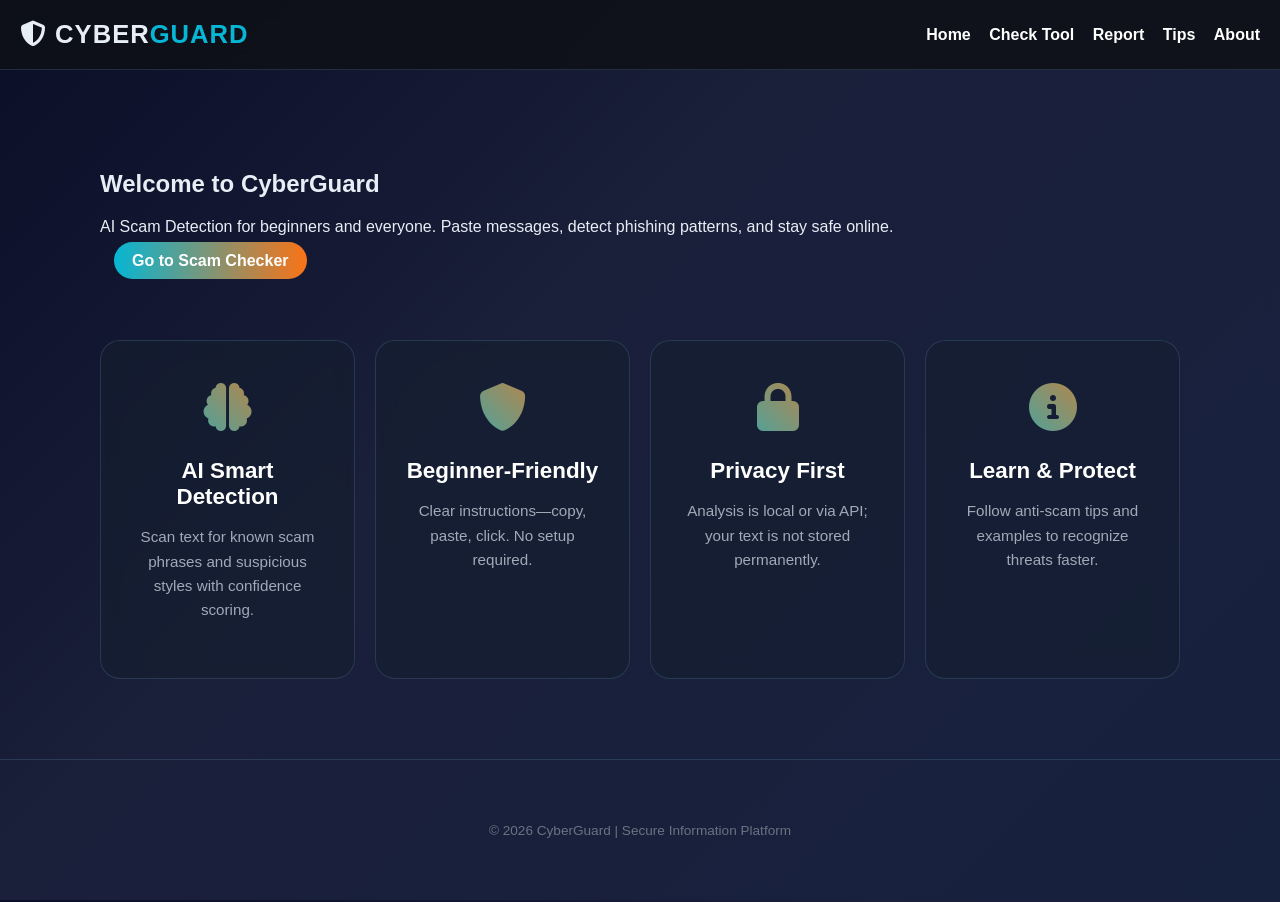
==== index.html @ e9a96c4c "Initial commit" ====
<!DOCTYPE html>
<html lang="en">
<head>
    <meta charset="UTF-8">
    <meta name="viewport" content="width=device-width, initial-scale=1.0">
    <title>CyberGuard | AI Scam Detection</title>

    <link rel="stylesheet" href="style.css">
    <link rel="stylesheet" href="https://cdnjs.cloudflare.com/ajax/libs/font-awesome/6.5.0/css/all.min.css">
</head>

<body>

<header>
    <div class="logo">
        <i class="fa-solid fa-shield-halved"></i> CYBER<span>GUARD</span>
    </div>

    <nav>
        <a class="active" href="index.html">Home</a>
        <a href="check.html">Check Tool</a>
        <a href="report.html">Report</a>
        <a href="tips.html">Tips</a>
        <a href="about.html">About</a>
    </nav>
</header>

<main class="container" style="padding-top: 40px;">
    <section class="hero" style="padding: 40px 0;">
        <h1>Welcome to CyberGuard</h1>
        <p>AI Scam Detection for beginners and everyone. Paste messages, detect phishing patterns, and stay safe online.</p>
        <a class="btn-main" href="check.html" style="margin-top: 20px;">Go to Scam Checker</a>
    </section>

    <section id="features" class="grid" style="margin-top: 30px;">
        <div class="card-tip">
            <div class="icon-tip"><i class="fa-solid fa-brain"></i></div>
            <h3>AI Smart Detection</h3>
            <p>Scan text for known scam phrases and suspicious styles with confidence scoring.</p>
        </div>
        <div class="card-tip">
            <div class="icon-tip"><i class="fa-solid fa-shield"></i></div>
            <h3>Beginner-Friendly</h3>
            <p>Clear instructions—copy, paste, click. No setup required.</p>
        </div>
        <div class="card-tip">
            <div class="icon-tip"><i class="fa-solid fa-lock"></i></div>
            <h3>Privacy First</h3>
            <p>Analysis is local or via API; your text is not stored permanently.</p>
        </div>
        <div class="card-tip">
            <div class="icon-tip"><i class="fa-solid fa-circle-info"></i></div>
            <h3>Learn & Protect</h3>
            <p>Follow anti-scam tips and examples to recognize threats faster.</p>
        </div>
    </section>

</main>

<footer>
    <p>&copy; 2026 CyberGuard | Secure Information Platform</p>
</footer>

</body>
</html>
---- style.css ----
:root {
    --bg: #0f1117;
    --panel: rgba(20, 30, 48, 0.8);
    --panel-border: rgba(110, 168, 205, 0.2);
    --text: #e8eef5;
    --secondary: #a0aab8;
    --primary: #06b6d4;
    --accent: #f97316;
    --danger: #ef4444;
    --success: #10b981;
    --warning: #f59e0b;
}

* {
    box-sizing: border-box;
}

html, body {
    margin: 0;
    padding: 0;
    height: 100%;
    min-height: 100%;
    font-family: 'Inter', 'Segoe UI', Roboto, Arial, sans-serif;
    background: linear-gradient(135deg, #0a0e27 0%, #1a1f3a 40%, #16213e 100%);
    color: var(--text);
}

body {
    overflow-x: hidden;
}

.container {
    max-width: 1120px;
    width: 100%;
    margin: 0 auto;
    padding: 0 20px;
}

header {
    display: flex;
    justify-content: space-between;
    align-items: center;
    padding: 20px 20px;
    position: sticky;
    top: 0;
    z-index: 10;
    background: rgba(15, 17, 23, 0.85);
    backdrop-filter: blur(10px);
    border-bottom: 1px solid var(--panel-border);
}

.logo {
    font-size: 1.6rem;
    font-weight: 800;
    letter-spacing: 1px;
}

.logo span {
    color: var(--primary);
}

nav a,
.btn-main {
    color: #fff;
    text-decoration: none;
    margin-left: 14px;
    font-weight: 600;
    transition: all 0.2s ease;
}

nav a:hover {
    color: var(--primary);
}

.btn-main {
    border: none;
    background: linear-gradient(90deg, var(--primary), var(--accent));
    padding: 10px 18px;
    border-radius: 999px;
    cursor: pointer;
    color: #fff;
}

.btn-main:hover {
    filter: brightness(1.1);
    box-shadow: 0 4px 16px rgba(6, 182, 212, 0.25);
}

textarea,
input {
    width: 100%;
    background: rgba(15, 23, 42, 0.6);
    border: 1px solid rgba(110, 168, 205, 0.25);
    color: #fff;
    border-radius: 12px;
    padding: 14px;
    resize: vertical;
    font-size: 1rem;
    margin-top: 12px;
    transition: border-color 0.2s ease;
}

textarea:focus,
input:focus {
    outline: none;
    border-color: var(--primary);
    background: rgba(15, 23, 42, 0.8);
}

textarea {
    min-height: 150px;
}

.result-box {
    margin-top: 18px;
    font-weight: 700;
    font-size: 1.05rem;
    padding: 14px;
    border-radius: 12px;
    border: 1px solid transparent;
    width: 100%;
    text-align: left;
    white-space: pre-wrap;
}

.result.scam {
    background: rgba(239, 68, 68, 0.12);
    border-color: rgba(239, 68, 68, 0.3);
    color: #fecaca;
}

.result.safe {
    background: rgba(16, 185, 129, 0.12);
    border-color: rgba(16, 185, 129, 0.3);
    color: #d1fae5;
}

.result.warning {
    background: rgba(245, 158, 11, 0.12);
    border-color: rgba(245, 158, 11, 0.3);
    color: #fef3c7;
}

.grid {
    display: grid;
    grid-template-columns: repeat(auto-fit, minmax(220px, 1fr));
    gap: 20px;
}

.card, .card-tip {
    background: var(--panel);
    border: 1px solid var(--panel-border);
    border-radius: 20px;
    padding: 20px;
}

.card-tip {
    background: rgba(20, 30, 48, 0.6);
    padding: 40px 30px;
    border-radius: 20px;
    border: 1px solid var(--border, rgba(110, 168, 205, 0.2));
    text-align: center;
    transition: transform 0.4s ease, box-shadow 0.4s ease, background 0.4s ease, border-color 0.4s ease;
    backdrop-filter: blur(10px);
}

.card-tip:hover {
    transform: translateY(-10px) scale(1.02);
    background: rgba(6, 182, 212, 0.08);
    border-color: var(--primary, #06b6d4);
    box-shadow: 0 12px 35px rgba(6, 182, 212, 0.2);
}

.icon-tip {
    font-size: 3rem;
    background: linear-gradient(45deg, var(--primary, #06b6d4), var(--accent, #f97316));
    -webkit-background-clip: text;
    background-clip: text;
    -webkit-text-fill-color: transparent;
    margin-bottom: 20px;
}

.card-tip h3 {
    margin-bottom: 15px;
    font-size: 1.4rem;
    color: #ffffff;
}

.card-tip p {
    color: var(--secondary);
    font-size: 0.95rem;
    line-height: 1.6;
}

footer {
    text-align: center;
    padding: 50px 20px;
    border-top: 1px solid var(--border, rgba(110, 168, 205, 0.2));
    margin-top: 80px;
    color: #6b7280;
    font-size: 0.85rem;
    background: transparent;
}

footer a {
    color: var(--primary, #06b6d4);
    text-decoration: none;
}

footer a:hover {
    text-decoration: underline;
}
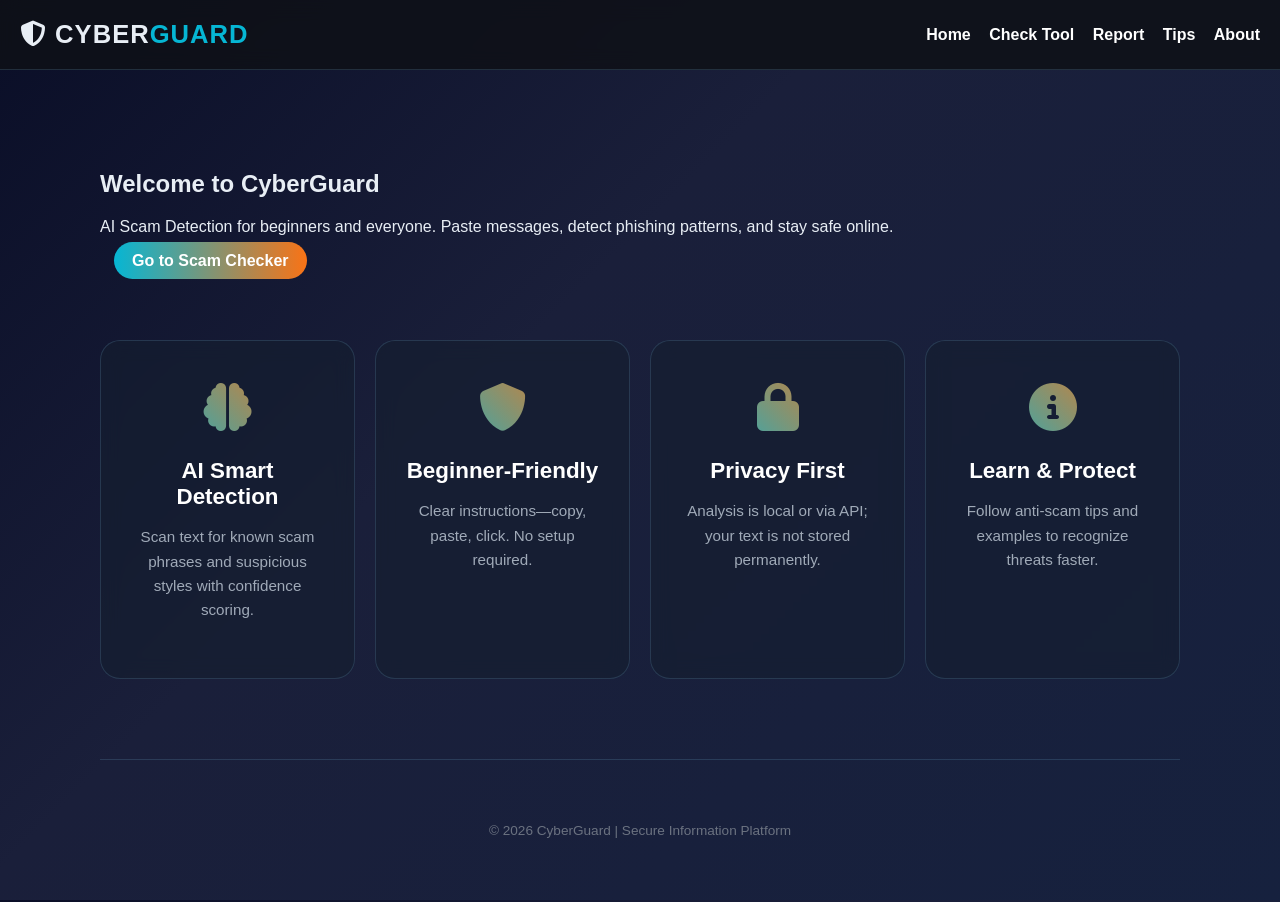
==== commit d7c028e1: "Updated report API and fixed SQLite issue" ====
--- a/index.html
+++ b/index.html
@@ -55,8 +55,6 @@
         </div>
     </section>
 
-</main>
-
 <footer>
     <p>&copy; 2026 CyberGuard | Secure Information Platform</p>
 </footer>
